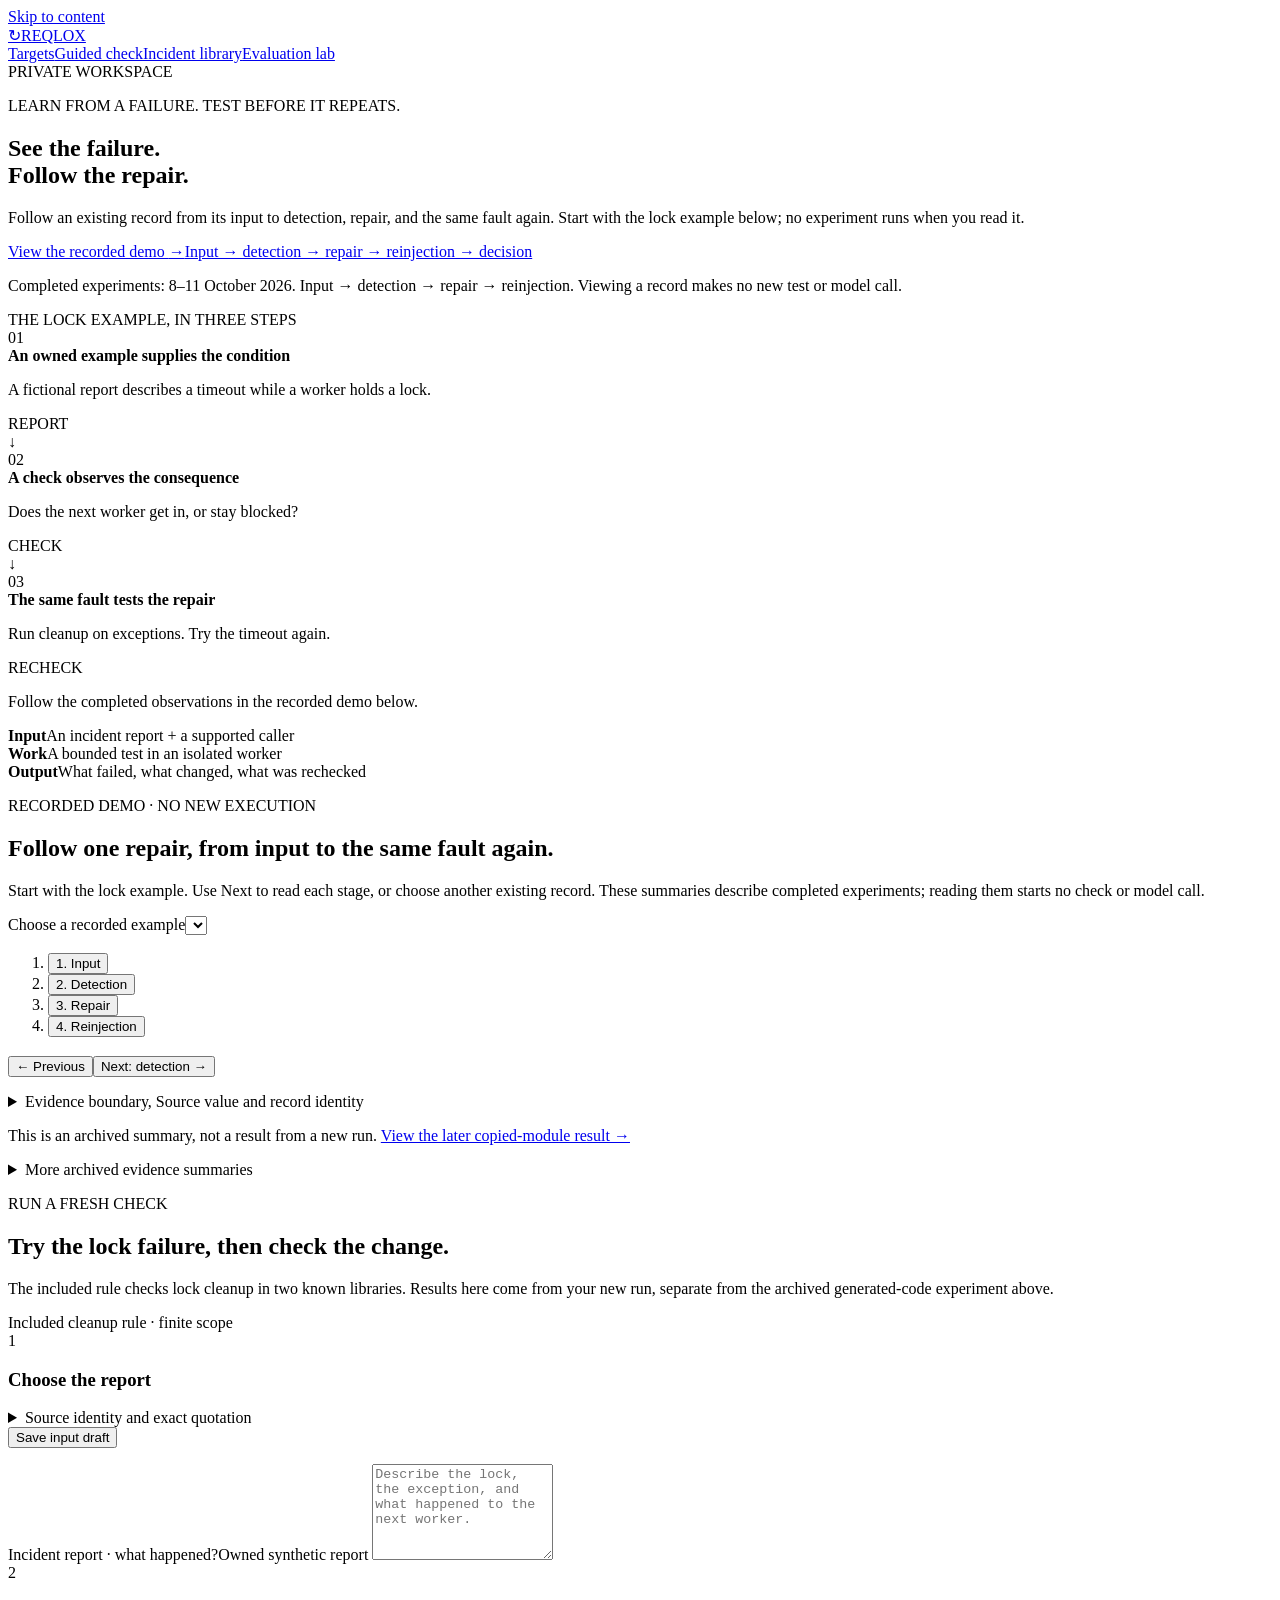
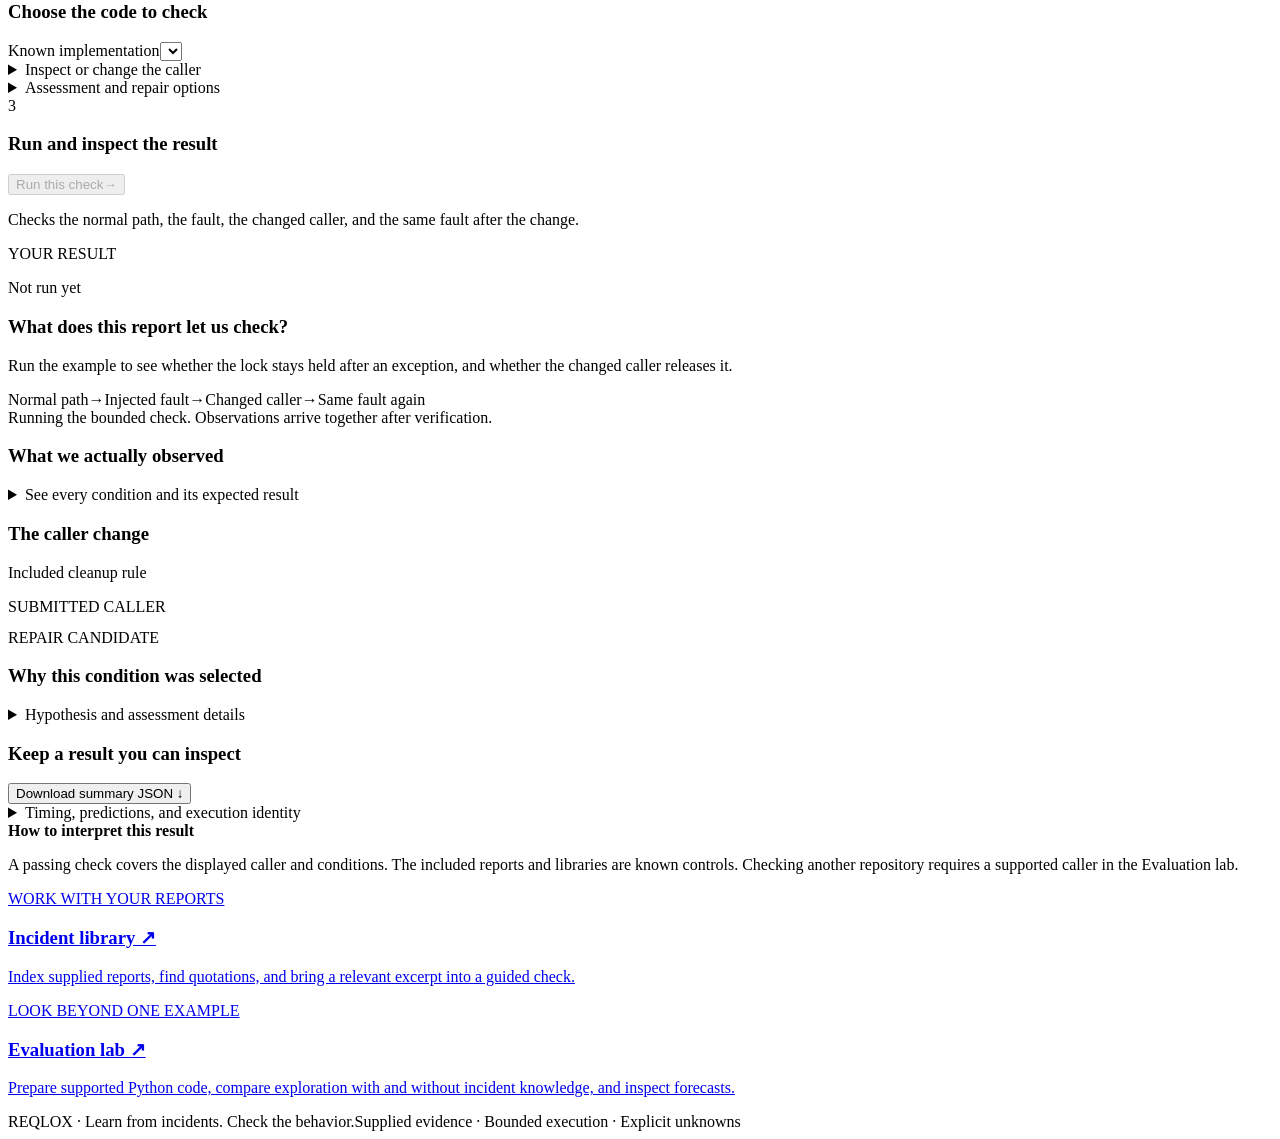
==== reqlox_demo/static/index.html @ 9367439d "Make recorded reliability workflows usable with verified UI delivery" ====
<!doctype html>
<html lang="en">
<head><script src="/workspace.js" defer></script>
  <meta charset="utf-8"><meta name="viewport" content="width=device-width,initial-scale=1">
  <meta name="theme-color" content="#14243a">
  <title>REQLOX — Inject the fault. Check the repair.</title>
  <link rel="stylesheet" href="/style.css"><script src="/app.js" defer></script>
</head>
<body>
  <a class="skip-link" href="#main">Skip to content</a>
  <header class="topbar">
    <a class="brand" href="/" aria-label="REQLOX home"><span class="brand-mark" aria-hidden="true">↻</span>REQLOX</a>
    <nav class="workspace-nav" aria-label="Workspaces"><a href="/targets">Targets</a><a href="/" aria-current="page">Guided check</a><a href="/knowledge">Incident library</a><a href="/study">Evaluation lab</a></nav>
    <span class="environment">PRIVATE WORKSPACE</span>
  </header>
  <main id="main">
    <section class="hero" aria-labelledby="page-title">
      <div class="hero-copy">
        <p class="eyebrow">LEARN FROM A FAILURE. TEST BEFORE IT REPEATS.</p>
        <h1 id="page-title">See the failure.<br>Follow the repair.</h1>
        <p class="lead">Follow an existing record from its input to detection, repair, and the same fault again. Start with the lock example below; no experiment runs when you read it.</p>
        <div class="hero-actions"><a id="start-recorded-demo" class="primary button-link" href="#recorded-demo">View the recorded demo <span aria-hidden="true">→</span></a><a class="text-link" href="/records?record=integration-caller-v01">Input → detection → repair → reinjection → decision</a></div>
        <p class="hero-caption">Completed experiments: 8–11 October 2026. Input → detection → repair → reinjection. Viewing a record makes no new test or model call.</p>
      </div>
      <div class="story-map" aria-label="How the included check works">
        <div class="story-label">THE LOCK EXAMPLE, IN THREE STEPS</div>
        <div class="story-node"><span class="story-index">01</span><div><strong>An owned example supplies the condition</strong><p>A fictional report describes a timeout while a worker holds a lock.</p></div><span class="story-tag">REPORT</span></div>
        <div class="story-connector" aria-hidden="true">↓</div>
        <div class="story-node"><span class="story-index">02</span><div><strong>A check observes the consequence</strong><p>Does the next worker get in, or stay blocked?</p></div><span class="story-tag">CHECK</span></div>
        <div class="story-connector" aria-hidden="true">↓</div>
        <div class="story-node"><span class="story-index">03</span><div><strong>The same fault tests the repair</strong><p>Run cleanup on exceptions. Try the timeout again.</p></div><span class="story-tag">RECHECK</span></div>
        <p class="story-footnote">Follow the completed observations in the recorded demo below.</p>
      </div>
    </section>
    <div class="purpose-strip"><div><strong>Input</strong><span>An incident report + a supported caller</span></div><div><strong>Work</strong><span>A bounded test in an isolated worker</span></div><div><strong>Output</strong><span>What failed, what changed, what was rechecked</span></div></div>
    <section id="recorded-demo" class="recorded-tour" aria-labelledby="tour-title">
      <div class="tour-intro"><p class="eyebrow">RECORDED DEMO · NO NEW EXECUTION</p><h2 id="tour-title">Follow one repair, from input to the same fault again.</h2><p>Start with the lock example. Use Next to read each stage, or choose another existing record. These summaries describe completed experiments; reading them starts no check or model call.</p></div>
      <div class="tour-frame">
        <div class="tour-picker"><label for="tour-example">Choose a recorded example</label><select id="tour-example"></select></div>
        <h3 id="tour-record-title"></h3><p id="tour-record-date" class="tour-caption"></p>
        <ol id="tour-steps" class="tour-steps" aria-label="Recorded repair stages"><li><button type="button" aria-controls="tour-step-panel">1. Input</button></li><li><button type="button" aria-controls="tour-step-panel">2. Detection</button></li><li><button type="button" aria-controls="tour-step-panel">3. Repair</button></li><li><button type="button" aria-controls="tour-step-panel">4. Reinjection</button></li></ol>
        <p id="tour-progress" class="tour-caption" aria-live="polite"></p>
        <div id="tour-step-panel" class="tour-step-panel"><h3 id="tour-step-title" tabindex="-1"></h3><div id="tour-step-fields"></div></div>
        <div class="tour-navigation"><button id="tour-previous" class="secondary" type="button">← Previous</button><button id="tour-next" class="primary" type="button">Next: detection →</button></div>
        <p id="tour-temppath-note" class="tour-scope-note hidden"></p>
        <details id="tour-more" class="tour-more"><summary>Evidence boundary, Source value and record identity</summary><p id="tour-boundary"></p><strong id="tour-source-value"></strong><p id="tour-source-note"></p><p class="tour-caption">Historical summary fingerprint; this identifies the existing summary, not a new execution receipt.</p><code id="tour-fingerprint"></code></details>
        <p class="tour-footer">This is an archived summary, not a result from a new run. <a href="/targets">View the later copied-module result →</a></p>
      </div>
    </section>
    <details class="archive-more"><summary>More archived evidence summaries</summary>
    <section id="repair-evidence" class="repair-evidence" aria-labelledby="repair-evidence-title">
      <div class="section-intro"><div><p class="eyebrow">RECORDED REPAIR EVIDENCE</p><h2 id="repair-evidence-title">From injected failure to verified repair.</h2><p class="muted">Three mechanisms, with observed failures, candidate changes, and repeated fault checks.</p></div><span class="pill neutral">Historical records · finite scope</span></div>
      <p class="evidence-context">These are completed isolated experiments on the named versions and declared conditions. Opening a record makes no API call and does not run a new test. Each record identifies whether its Source is an owned example, incident knowledge, or an API reference.</p>
      <div id="repair-example-cards" class="repair-example-cards"></div>
      <noscript><p class="muted">Enable JavaScript to inspect the three archived repair records and use the interactive check.</p></noscript>
      <section id="repair-example-detail" class="panel repair-example-detail hidden" aria-labelledby="repair-example-title">
        <div class="subheading"><p class="eyebrow">ARCHIVED EXPERIMENT · NOT A LIVE RESULT</p><button id="close-repair-example" class="text-button" type="button">Close record ×</button></div>
        <h3 id="repair-example-title"></h3><p id="repair-example-targets" class="small muted"></p>
        <div class="repair-stage-story" id="repair-example-stages"></div>
        <div class="evidence-change-pair"><div><span class="code-caption">BEFORE THE CHANGE</span><p id="repair-example-before"></p></div><div><span class="code-caption">AFTER THE CHANGE</span><p id="repair-example-after"></p></div></div>
        <div class="repair-verification"><strong>What was verified</strong><p id="repair-example-verification"></p></div>
        <p id="repair-example-source-kind" class="small muted"></p>
        <div class="source-effect-note"><strong id="repair-example-source-value"></strong><p id="repair-example-source-note"></p></div>
        <div class="boundary"><strong>Where this evidence applies</strong><p id="repair-example-boundary"></p></div>
        <div class="repair-example-actions"><button id="try-recorded-example" class="secondary" type="button" disabled>Prepare a fresh lock check →</button><button id="download-repair-example" class="text-button" type="button">Download evidence summary ↓</button></div>
        <p id="repair-example-current-note" class="small muted"></p>
        <details><summary>Record identity and interpretation</summary><p id="repair-example-date" class="small muted"></p><dl><dt>Historical summary SHA-256</dt><dd id="repair-example-fingerprint"></dd></dl><p class="small muted">This fingerprint identifies the historical summary. It is not a trusted timestamp or a new execution receipt. Detailed records, original source text, and private judgment history are excluded.</p></details>
      </section>
      <div class="boundary evidence-boundary"><strong>Repair success and knowledge benefit are different results.</strong><p>These experiments show repair behavior within their contracts. They do not certify arbitrary OSS repair, independent generalization, population calibration, or a general added benefit from external knowledge.</p></div>
    </section>
    </details>
    <section id="check" class="check-section" aria-labelledby="check-title">
      <div class="section-intro"><div><p class="eyebrow">RUN A FRESH CHECK</p><h2 id="check-title">Try the lock failure, then check the change.</h2><p class="muted">The included rule checks lock cleanup in two known libraries. Results here come from your new run, separate from the archived generated-code experiment above.</p></div><span class="pill neutral">Included cleanup rule · finite scope</span></div>
      <div class="workspace">
        <section class="panel input-panel" aria-labelledby="input-title">
          <div class="section-heading"><span class="number">1</span><h3 id="input-title">Choose the report</h3></div>
          <p id="guided-restoration" class="small muted"></p><details id="guided-source-trace"><summary>Source identity and exact quotation</summary><pre id="guided-source-detail" class="small"></pre></details><button id="guided-save" class="secondary" type="button">Save input draft</button><div id="samples" class="samples" aria-label="Example reports"></div>
          <p id="sample-help" class="sample-help"></p>
          <label for="report">Incident report · what happened?<span class="field-tag" id="source-kind">Owned synthetic report</span></label>
          <textarea id="report" maxlength="12000" rows="6" spellcheck="false" placeholder="Describe the lock, the exception, and what happened to the next worker."></textarea>
          <div class="section-heading input-step"><span class="number">2</span><h3>Choose the code to check</h3></div>
          <label for="target">Known implementation</label><select id="target"></select>
          <details class="input-details"><summary>Inspect or change the caller</summary>
            <div class="caller-label"><label for="caller">Caller structure</label><button id="use-repair" class="text-button" type="button">Use the repaired structure</button></div>
            <textarea id="caller" rows="5" spellcheck="false" class="code-input" aria-describedby="caller-help"></textarea>
            <p id="caller-help" class="small muted">The two included structures map to a finite check. The text entered here is not executed as arbitrary code.</p>
          </details>
          <details class="input-details"><summary>Assessment and repair options</summary>
            <label for="method">How to assess the report</label><select id="method"><option value="baseline">Included text rules · no model call</option><option value="recorded">Replay a recorded assessment</option><option value="live">Request a new model assessment</option></select>
            <p class="method-note" id="method-note"></p>
            <label for="repair">How to obtain the change</label><select id="repair"><option value="rule">Included context-cleanup rule</option><option value="recorded">Use a recorded repair candidate</option><option value="live">Generate a new repair candidate</option></select>
            <p class="method-note" id="repair-note"></p>
            <label id="model-consent-wrap" class="consent hidden"><input type="checkbox" id="model-consent">Send this text to the configured model provider</label>
          </details>
          <div class="section-heading input-step"><span class="number">3</span><h3>Run and inspect the result</h3></div>
          <button id="run" class="primary" type="button" disabled><span>Run this check</span><span aria-hidden="true">→</span></button>
          <p class="small muted run-note">Checks the normal path, the fault, the changed caller, and the same fault after the change.</p>
          <div id="error" class="error hidden" role="alert"></div>
        </section>
        <section class="results-column" aria-live="polite" aria-busy="false" id="results-column" aria-label="Check results">
          <div class="panel result-header">
            <div class="subheading"><p class="eyebrow">YOUR RESULT</p><span id="status-pill" class="pill neutral">Not run yet</span></div>
            <h3 id="result-title">What does this report let us check?</h3>
            <p id="result-message" class="muted">Run the example to see whether the lock stays held after an exception, and whether the changed caller releases it.</p>
            <div id="flow" class="flow" aria-label="Observed stages"><span>Normal path</span><b aria-hidden="true">→</b><span>Injected fault</span><b aria-hidden="true">→</b><span>Changed caller</span><b aria-hidden="true">→</b><span>Same fault again</span></div>
            <div id="busy" class="busy hidden"><span class="spinner" aria-hidden="true"></span>Running the bounded check. Observations arrive together after verification.</div>
            <div id="result-next" class="result-next hidden"></div>
          </div>
          <div id="experiment-panel" class="panel hidden">
            <div class="subheading"><h3>What we actually observed</h3><span id="stage-count" class="pill neutral"></span></div>
            <div id="stage-cards" class="stage-cards"></div>
            <div class="experiment-footer"><span id="target-result"></span><span id="runtime-result"></span></div>
            <details id="trace-details"><summary>See every condition and its expected result</summary><div class="table-scroll"><table><thead><tr><th>Condition</th><th>Stage</th><th>Lock held</th><th>Next worker</th><th>Expected result</th></tr></thead><tbody id="trace-body"></tbody></table></div></details>
          </div>
          <div id="repair-panel" class="panel hidden">
            <div class="subheading"><h3>The caller change</h3><span class="pill neutral" id="repair-method">Included cleanup rule</span></div>
            <p class="muted" id="repair-result-note"></p>
            <div class="code-comparison"><div><span class="code-caption">SUBMITTED CALLER</span><pre id="original-code"></pre></div><div><span class="code-caption">REPAIR CANDIDATE</span><pre id="repair-code"></pre></div></div>
          </div>
          <div id="evidence-panel" class="panel hidden">
            <div class="subheading"><h3>Why this condition was selected</h3><span id="assessment-method" class="pill neutral"></span></div>
            <div id="evidence-quotes"></div>
            <details><summary>Hypothesis and assessment details</summary><p id="hypothesis"></p><p id="assessment-note" class="small muted"></p></details>
          </div>
          <div id="measurement-panel" class="panel hidden">
            <div class="subheading"><h3>Keep a result you can inspect</h3><button id="download" type="button" class="text-button">Download summary JSON ↓</button></div>
            <details><summary>Timing, predictions, and execution identity</summary><div id="measurements" class="measurements"></div><p class="small muted" id="probability-note"></p><dl id="provenance"></dl></details>
          </div>
          <div class="boundary"><strong>How to interpret this result</strong><p>A passing check covers the displayed caller and conditions. The included reports and libraries are known controls. Checking another repository requires a supported caller in the Evaluation lab.</p></div>
        </section>
      </div>
    </section>
    <section class="next-workspaces" aria-label="Continue your work">
      <a href="/knowledge"><span class="eyebrow">WORK WITH YOUR REPORTS</span><h3>Incident library <span aria-hidden="true">↗</span></h3><p>Index supplied reports, find quotations, and bring a relevant excerpt into a guided check.</p></a>
      <a href="/study"><span class="eyebrow">LOOK BEYOND ONE EXAMPLE</span><h3>Evaluation lab <span aria-hidden="true">↗</span></h3><p>Prepare supported Python code, compare exploration with and without incident knowledge, and inspect forecasts.</p></a>
    </section>
    <footer><span>REQLOX · Learn from incidents. Check the behavior.</span><span>Supplied evidence · Bounded execution · Explicit unknowns</span></footer>
  </main>
</body>
</html>
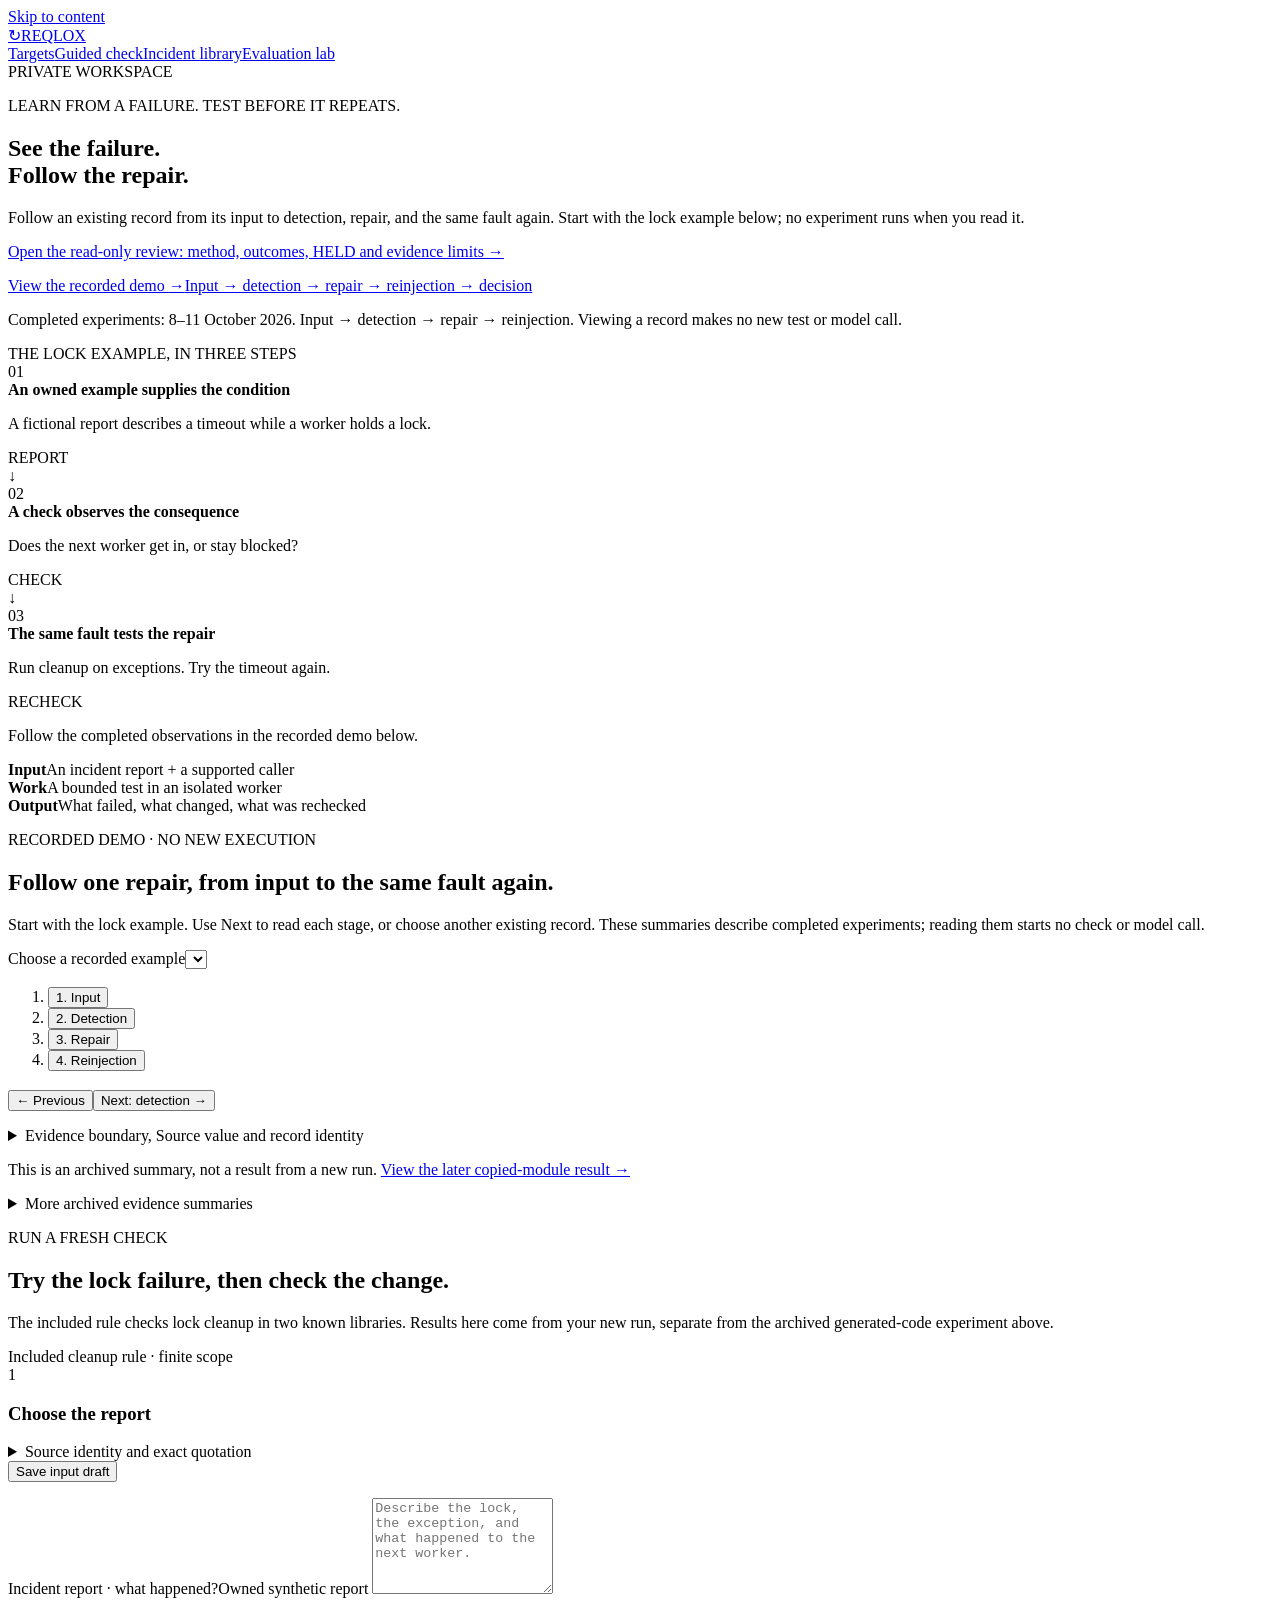
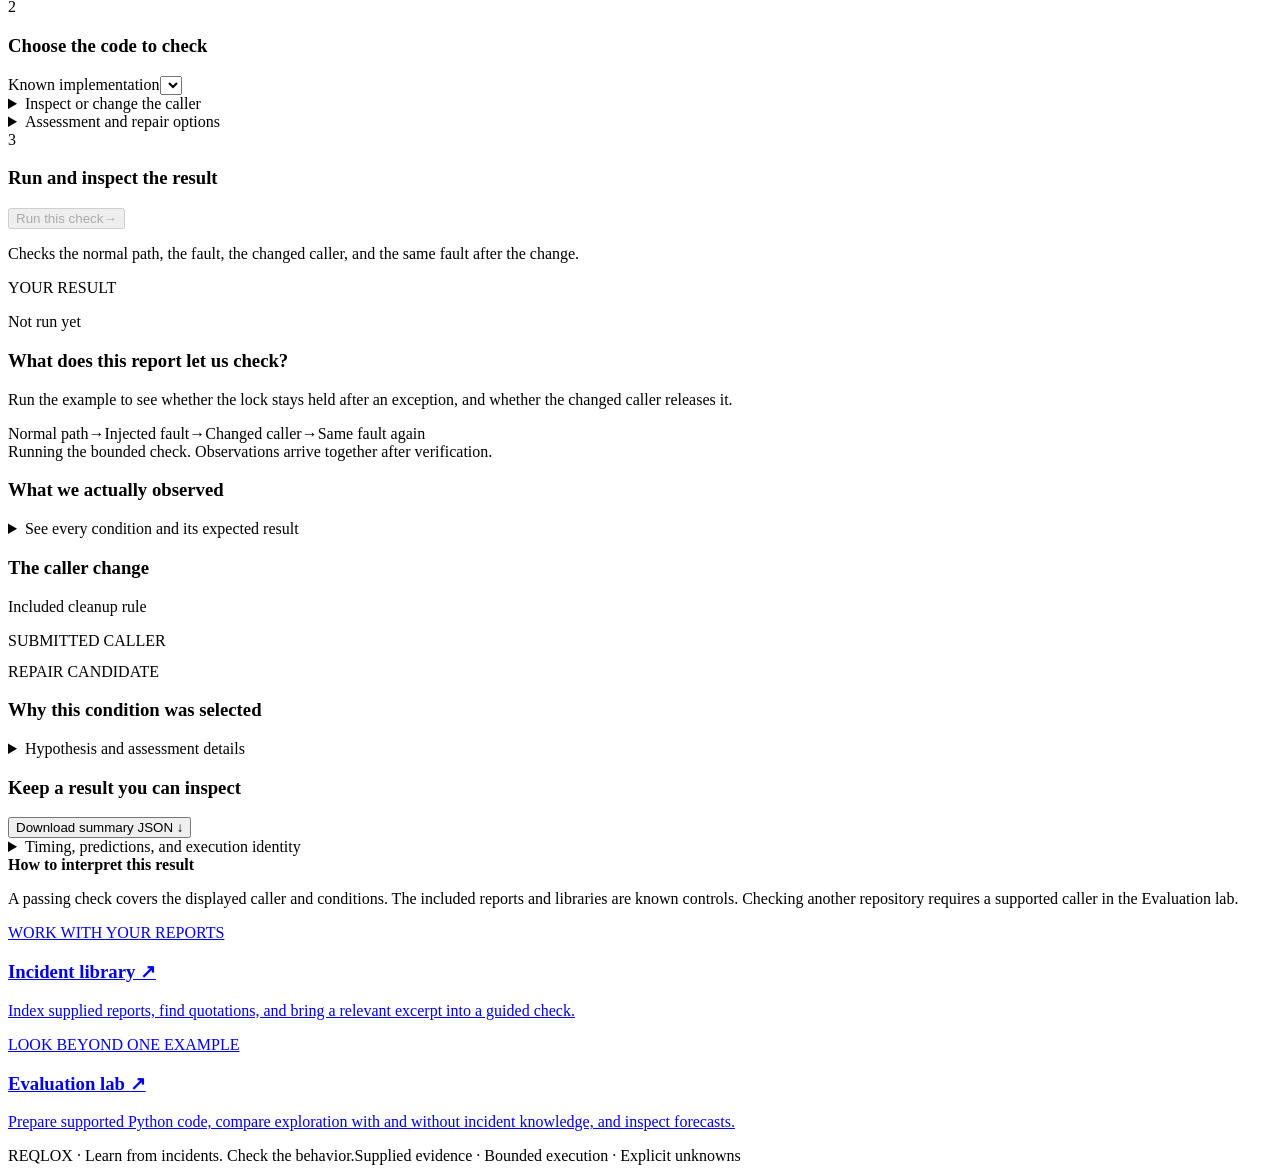
==== commit ca50603c: "Keep public record review separate from owner operations" ====
--- a/reqlox_demo/static/index.html
+++ b/reqlox_demo/static/index.html
@@ -19,7 +19,7 @@
         <p class="eyebrow">LEARN FROM A FAILURE. TEST BEFORE IT REPEATS.</p>
         <h1 id="page-title">See the failure.<br>Follow the repair.</h1>
         <p class="lead">Follow an existing record from its input to detection, repair, and the same fault again. Start with the lock example below; no experiment runs when you read it.</p>
-        <div class="hero-actions"><a id="start-recorded-demo" class="primary button-link" href="#recorded-demo">View the recorded demo <span aria-hidden="true">→</span></a><a class="text-link" href="/records?record=integration-caller-v01">Input → detection → repair → reinjection → decision</a></div>
+        <p><a class="text-link" href="/demo/">Open the read-only review: method, outcomes, HELD and evidence limits →</a></p><div class="hero-actions"><a id="start-recorded-demo" class="primary button-link" href="#recorded-demo">View the recorded demo <span aria-hidden="true">→</span></a><a class="text-link" href="/records?record=integration-caller-v01">Input → detection → repair → reinjection → decision</a></div>
         <p class="hero-caption">Completed experiments: 8–11 October 2026. Input → detection → repair → reinjection. Viewing a record makes no new test or model call.</p>
       </div>
       <div class="story-map" aria-label="How the included check works">
